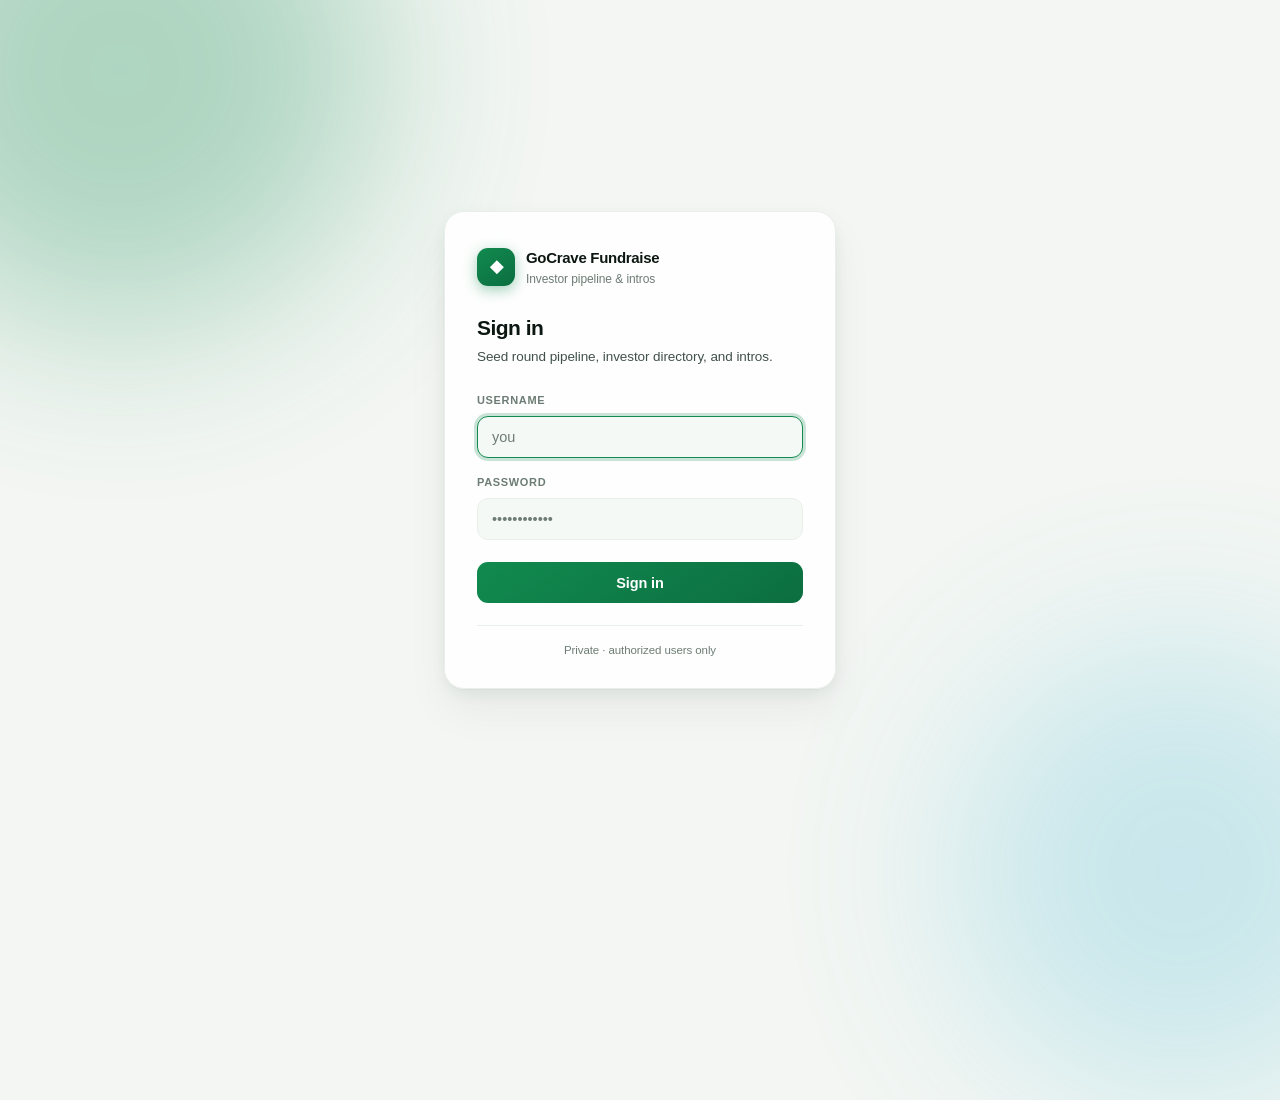
==== apps/web/public/login.html @ 3964e138 "Brand as GoCrave Fundraise: name and GoCrave red accent Co-Authored-By: Claude Opus 5.5 <noreply@ant" ====
<!doctype html>
<html lang="en">
  <head>
    <meta charset="utf-8" />
    <meta name="viewport" content="width=device-width,initial-scale=1" />
    <meta name="robots" content="noindex,nofollow" />
    <title>Sign in · GoCrave Fundraise</title>
    <style>
      /* Palette lifted from index.html so the sign-in doesn't feel like a different product. */
      :root {
        --bg: #090c0a;
        --surface: #10150f;
        --surface2: #151b16;
        --raise: #1a211b;
        --line: #242c26;
        --ink: #eef4ef;
        --ink2: #a4b2aa;
        --muted: #6c7a72;
        --brand: #e8573f;
        --brand-d: #c0392b;
        --red: #e8664f;
        --shadow: 0 1px 2px rgba(0, 0, 0, 0.28), 0 6px 18px rgba(0, 0, 0, 0.2),
          0 22px 44px rgba(0, 0, 0, 0.16);
      }
      @media (prefers-color-scheme: light) {
        :root {
          --bg: #f3f6f3;
          --surface: #ffffff;
          --surface2: #f5f9f6;
          --raise: #ffffff;
          --line: #e8eee9;
          --ink: #0c1712;
          --ink2: #41504a;
          --muted: #6d7c74;
          --brand: #118a4f;
          --brand-d: #0c6e40;
          --shadow: 0 1px 2px rgba(18, 40, 28, 0.04), 0 6px 18px rgba(18, 48, 32, 0.06),
            0 22px 44px rgba(18, 48, 32, 0.05);
        }
      }
      * {
        box-sizing: border-box;
      }
      html,
      body {
        margin: 0;
        height: 100%;
      }
      body {
        background: var(--bg);
        color: var(--ink);
        font:
          14px/1.55 -apple-system,
          BlinkMacSystemFont,
          "Segoe UI",
          Inter,
          Roboto,
          Helvetica,
          Arial,
          sans-serif;
        -webkit-font-smoothing: antialiased;
        letter-spacing: -0.006em;
        display: grid;
        place-items: center;
        padding: 24px;
        position: relative;
        overflow: hidden;
      }
      /* Two soft brand-tinted glows. Pure CSS — no raster assets anywhere in this app. */
      body::before,
      body::after {
        content: "";
        position: absolute;
        border-radius: 50%;
        filter: blur(90px);
        opacity: 0.3;
        pointer-events: none;
        z-index: 0;
      }
      body::before {
        width: 520px;
        height: 520px;
        background: var(--brand);
        top: -190px;
        left: -140px;
      }
      body::after {
        width: 460px;
        height: 460px;
        background: #22aecf;
        bottom: -200px;
        right: -130px;
        opacity: 0.2;
      }
      @media (prefers-reduced-motion: no-preference) {
        body::before {
          animation: drift 22s ease-in-out infinite alternate;
        }
        body::after {
          animation: drift 27s ease-in-out infinite alternate-reverse;
        }
      }
      @keyframes drift {
        to {
          transform: translate3d(48px, 34px, 0) scale(1.1);
        }
      }

      .card {
        position: relative;
        z-index: 1;
        width: 100%;
        max-width: 392px;
        background: color-mix(in srgb, var(--surface) 86%, transparent);
        backdrop-filter: blur(20px) saturate(1.15);
        border: 1px solid var(--line);
        border-radius: 20px;
        padding: 34px 32px 28px;
        box-shadow: var(--shadow);
      }
      .mark {
        display: flex;
        align-items: center;
        gap: 11px;
        margin-bottom: 26px;
      }
      .glyph {
        width: 38px;
        height: 38px;
        border-radius: 11px;
        flex: none;
        background: linear-gradient(145deg, var(--brand), var(--brand-d));
        display: grid;
        place-items: center;
        color: #fff;
        font-weight: 800;
        font-size: 17px;
        letter-spacing: -0.04em;
        box-shadow: 0 4px 14px color-mix(in srgb, var(--brand) 40%, transparent);
      }
      .mark .t {
        font-weight: 700;
        font-size: 15px;
        letter-spacing: -0.02em;
      }
      .mark .s {
        color: var(--muted);
        font-size: 12px;
        margin-top: 1px;
      }

      h1 {
        font-size: 21px;
        line-height: 1.25;
        letter-spacing: -0.025em;
        margin: 0 0 6px;
        font-weight: 700;
      }
      .lede {
        color: var(--ink2);
        font-size: 13.5px;
        margin: 0 0 24px;
      }

      label {
        display: block;
        font-size: 11px;
        text-transform: uppercase;
        letter-spacing: 0.06em;
        color: var(--muted);
        font-weight: 700;
        margin: 0 0 7px;
      }
      .field {
        margin-bottom: 16px;
      }
      input {
        width: 100%;
        background: var(--surface2);
        border: 1px solid var(--line);
        border-radius: 11px;
        padding: 12px 14px;
        font-size: 14.5px;
        color: var(--ink);
        font-family: inherit;
        transition:
          border-color 0.16s,
          box-shadow 0.16s;
      }
      input::placeholder {
        color: var(--muted);
      }
      input:focus {
        outline: none;
        border-color: var(--brand);
        box-shadow: 0 0 0 3px color-mix(in srgb, var(--brand) 22%, transparent);
      }

      button {
        width: 100%;
        margin-top: 6px;
        padding: 12.5px;
        border: 0;
        border-radius: 11px;
        background: linear-gradient(145deg, var(--brand), var(--brand-d));
        color: #fff;
        font-family: inherit;
        font-size: 14.5px;
        font-weight: 650;
        letter-spacing: -0.01em;
        cursor: pointer;
        transition:
          transform 0.13s,
          filter 0.16s,
          opacity 0.16s;
      }
      button:hover:not(:disabled) {
        filter: brightness(1.07);
      }
      button:active:not(:disabled) {
        transform: translateY(1px);
      }
      button:disabled {
        opacity: 0.6;
        cursor: default;
      }

      .err {
        display: none;
        margin: 0 0 16px;
        padding: 10px 13px;
        border-radius: 10px;
        font-size: 13px;
        background: color-mix(in srgb, var(--red) 13%, transparent);
        border: 1px solid color-mix(in srgb, var(--red) 34%, transparent);
        color: var(--red);
      }
      .err.show {
        display: block;
      }
      .foot {
        margin-top: 22px;
        padding-top: 16px;
        border-top: 1px solid var(--line);
        color: var(--muted);
        font-size: 11.5px;
        text-align: center;
      }
    </style>
  </head>
  <body>
    <main class="card">
      <div class="mark">
        <div class="glyph">◆</div>
        <div>
          <div class="t">GoCrave Fundraise</div>
          <div class="s">Investor pipeline &amp; intros</div>
        </div>
      </div>

      <h1>Sign in</h1>
      <p class="lede">Seed round pipeline, investor directory, and intros.</p>

      <div class="err" id="err" role="alert" aria-live="polite"></div>

      <form id="f" autocomplete="on">
        <div class="field">
          <label for="u">Username</label>
          <input
            id="u"
            name="username"
            autocomplete="username"
            autocapitalize="none"
            spellcheck="false"
            required
            autofocus
            placeholder="you"
          />
        </div>
        <div class="field">
          <label for="p">Password</label>
          <input
            id="p"
            name="password"
            type="password"
            autocomplete="current-password"
            required
            placeholder="••••••••••••"
          />
        </div>
        <button type="submit" id="btn">Sign in</button>
      </form>

      <div class="foot">Private · authorized users only</div>
    </main>

    <script>
      const f = document.getElementById("f");
      const err = document.getElementById("err");
      const btn = document.getElementById("btn");

      function fail(msg) {
        err.textContent = msg;
        err.classList.add("show");
      }

      f.addEventListener("submit", async (e) => {
        e.preventDefault();
        err.classList.remove("show");
        btn.disabled = true;
        btn.textContent = "Signing in…";
        try {
          const r = await fetch("/api/login", {
            method: "POST",
            headers: { "content-type": "application/json" },
            body: JSON.stringify({
              username: document.getElementById("u").value,
              password: document.getElementById("p").value,
            }),
          });
          const j = await r.json().catch(() => ({}));
          if (!r.ok) {
            fail(j.error || "Sign-in failed.");
            btn.disabled = false;
            btn.textContent = "Sign in";
            document.getElementById("p").select();
            return;
          }
          // Only same-origin paths — never bounce to an attacker-supplied host.
          const next = new URLSearchParams(location.search).get("next");
          location.replace(next && next.startsWith("/") && !next.startsWith("//") ? next : "/");
        } catch (_) {
          fail("Network error. Try again.");
          btn.disabled = false;
          btn.textContent = "Sign in";
        }
      });
    </script>
  </body>
</html>
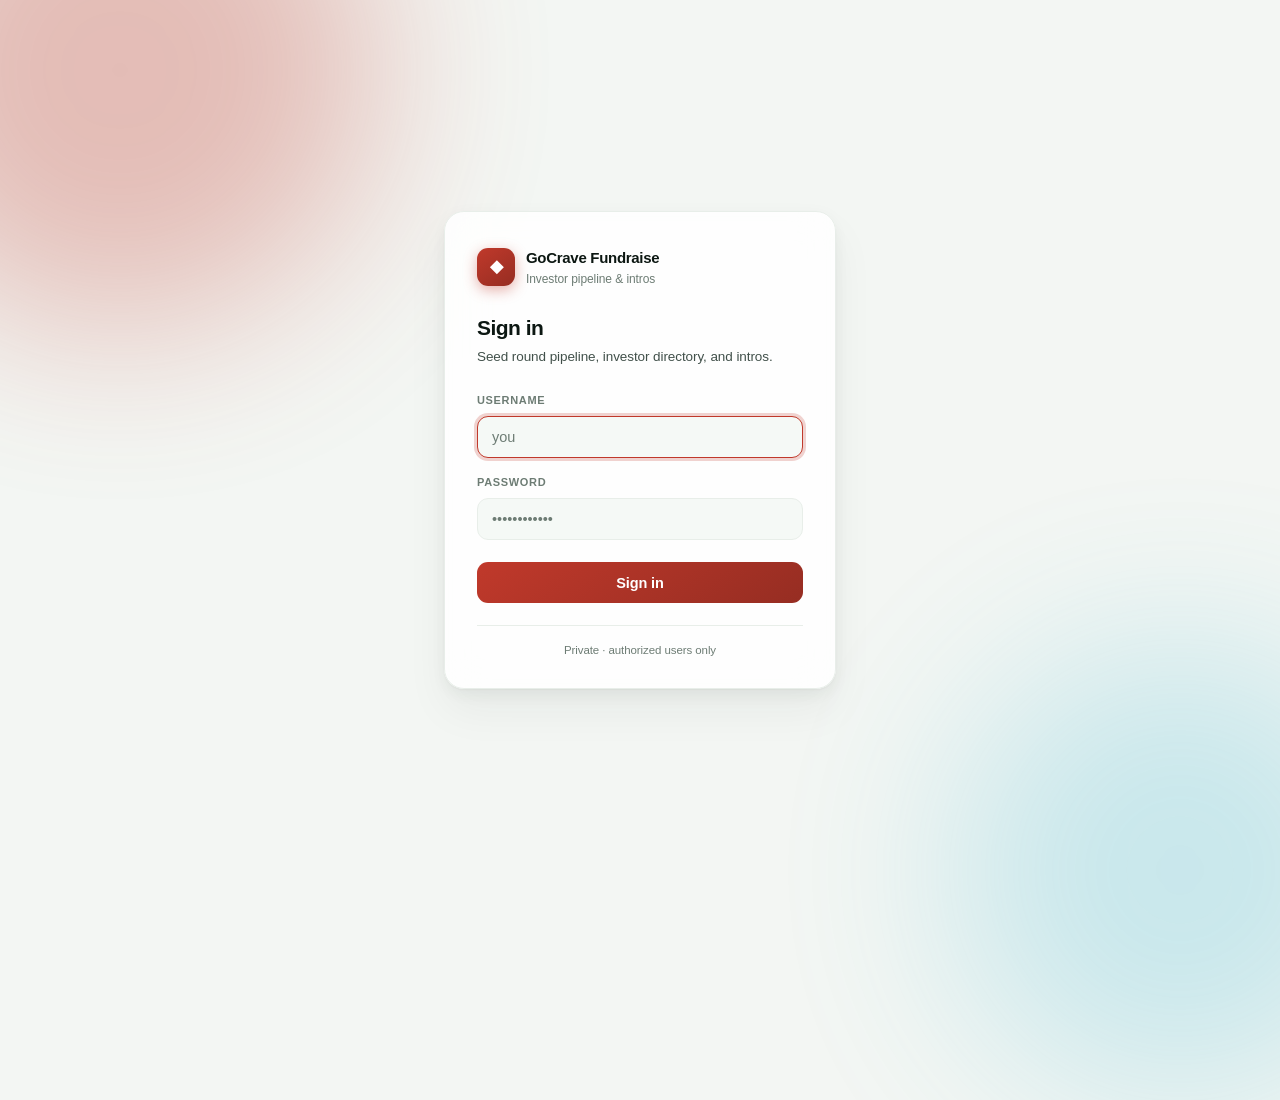
==== commit 882ac62d: "Change password page for signed-in users; GoCrave red in light mode Co-Authored-By: Claude Opus 5.5 " ====
--- a/apps/web/public/login.html
+++ b/apps/web/public/login.html
@@ -32,8 +32,8 @@
           --ink: #0c1712;
           --ink2: #41504a;
           --muted: #6d7c74;
-          --brand: #118a4f;
-          --brand-d: #0c6e40;
+          --brand: #c0392b;
+          --brand-d: #962d22;
           --shadow: 0 1px 2px rgba(18, 40, 28, 0.04), 0 6px 18px rgba(18, 48, 32, 0.06),
             0 22px 44px rgba(18, 48, 32, 0.05);
         }
